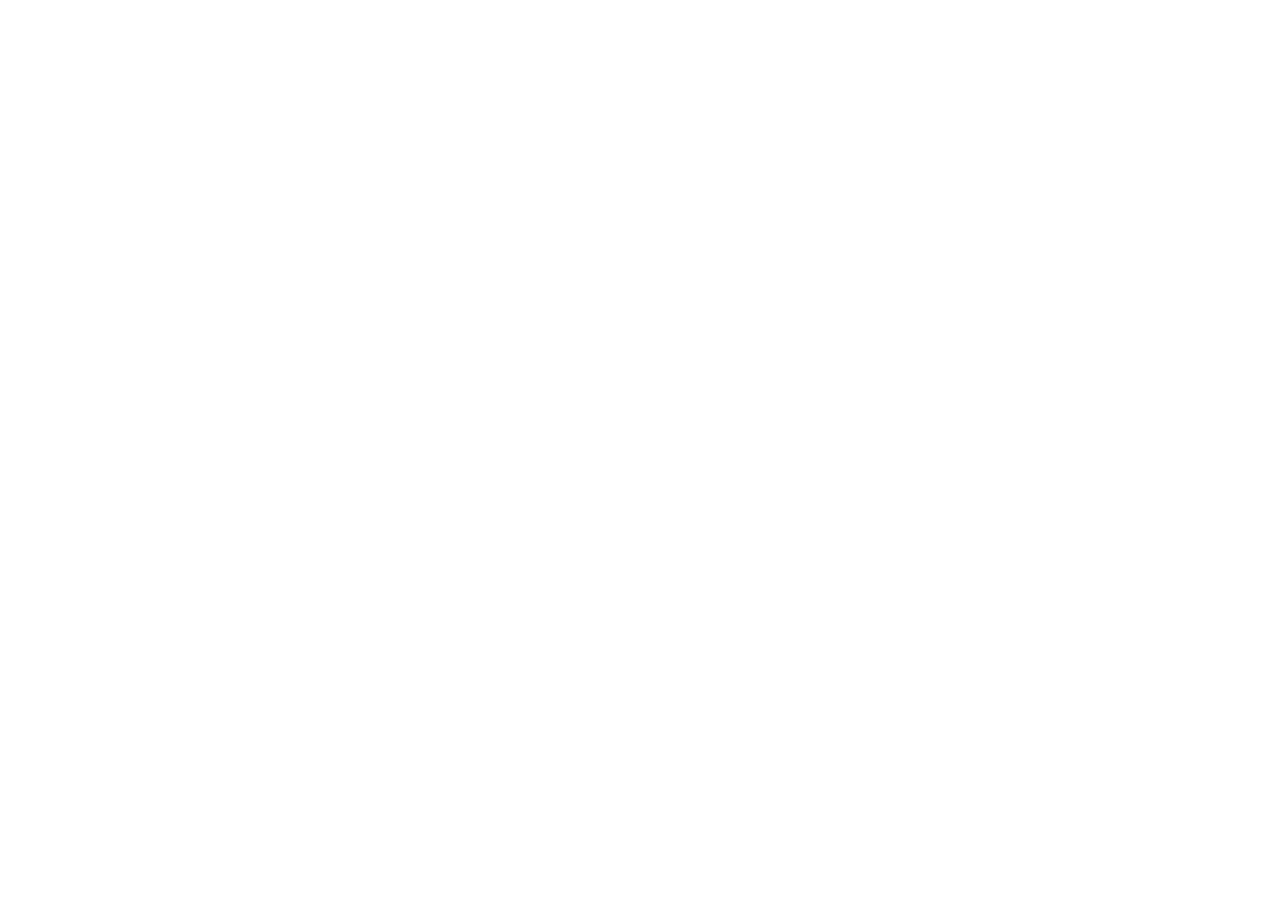
==== lessons/01-hello/slides/index.html @ 801e7de2 "feat(lesson-01): add greet exercise + solution with runnable greeter Co-Authored-By: Claude Sonnet 4" ====
<!DOCTYPE html>
<html lang="en">
<head>
  <meta charset="utf-8">
  <meta name="viewport" content="width=device-width, initial-scale=1, maximum-scale=1">
  <title>Lesson 01 — Hello</title>
  <link rel="stylesheet" href="../../shared/reveal/dist/reveal.css">
  <link rel="stylesheet" href="../../shared/reveal/theme/python-training.css">
  <link rel="stylesheet" href="../../shared/reveal/plugin/highlight/monokai.css">
</head>
<body>
  <div class="reveal">
    <div class="slides">
      <section data-markdown="slides.md"
               data-separator="^---$"
               data-separator-vertical="^--$"
               data-separator-notes="^Note:"></section>
    </div>
  </div>
  <script type="module">
    import Reveal from "../../shared/reveal/dist/reveal.esm.js";
    import Markdown from "../../shared/reveal/plugin/markdown/markdown.esm.js";
    import Highlight from "../../shared/reveal/plugin/highlight/highlight.esm.js";
    import Notes from "../../shared/reveal/plugin/notes/notes.esm.js";
    import Search from "../../shared/reveal/plugin/search/search.esm.js";
    Reveal.initialize({
      hash: true,
      plugins: [Markdown, Highlight, Notes, Search]
    });
  </script>
</body>
</html>
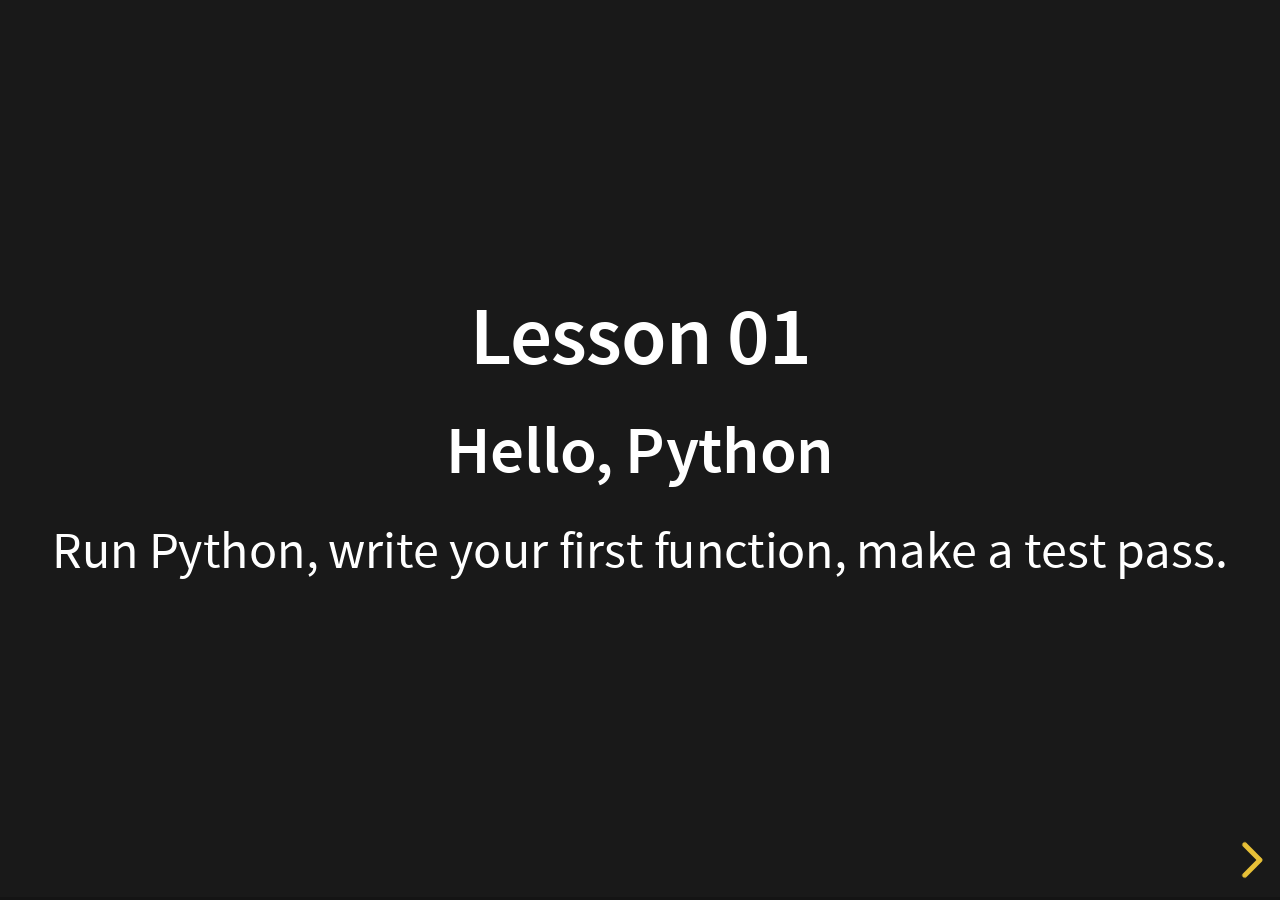
==== commit 301b07d8: "fix(slides): use absolute /shared/reveal paths so decks render when deployed Deck index.html referen" ====
--- a/lessons/01-hello/slides/index.html
+++ b/lessons/01-hello/slides/index.html
@@ -3,10 +3,10 @@
 <head>
   <meta charset="utf-8">
   <meta name="viewport" content="width=device-width, initial-scale=1, maximum-scale=1">
-  <title>Lesson 01 — Hello</title>
-  <link rel="stylesheet" href="../../shared/reveal/dist/reveal.css">
-  <link rel="stylesheet" href="../../shared/reveal/theme/python-training.css">
-  <link rel="stylesheet" href="../../shared/reveal/plugin/highlight/monokai.css">
+  <title>Lesson 01 — Hello, Python</title>
+  <link rel="stylesheet" href="/shared/reveal/dist/reveal.css">
+  <link rel="stylesheet" href="/shared/reveal/theme/python-training.css">
+  <link rel="stylesheet" href="/shared/reveal/plugin/highlight/monokai.css">
 </head>
 <body>
   <div class="reveal">
@@ -18,11 +18,11 @@
     </div>
   </div>
   <script type="module">
-    import Reveal from "../../shared/reveal/dist/reveal.esm.js";
-    import Markdown from "../../shared/reveal/plugin/markdown/markdown.esm.js";
-    import Highlight from "../../shared/reveal/plugin/highlight/highlight.esm.js";
-    import Notes from "../../shared/reveal/plugin/notes/notes.esm.js";
-    import Search from "../../shared/reveal/plugin/search/search.esm.js";
+    import Reveal from "/shared/reveal/dist/reveal.esm.js";
+    import Markdown from "/shared/reveal/plugin/markdown/markdown.esm.js";
+    import Highlight from "/shared/reveal/plugin/highlight/highlight.esm.js";
+    import Notes from "/shared/reveal/plugin/notes/notes.esm.js";
+    import Search from "/shared/reveal/plugin/search/search.esm.js";
     Reveal.initialize({
       hash: true,
       plugins: [Markdown, Highlight, Notes, Search]
--- a/shared/reveal/theme/python-training.css
+++ b/shared/reveal/theme/python-training.css
@@ -0,0 +1,48 @@
+/*
+ * python-training reveal.js theme — Python-branded dark
+ *
+ * Minimal baseline: imports the upstream `black` theme and overrides the
+ * accent palette + code-block typography for readability during live coding.
+ * Theme polish (custom fonts, slide patterns, code highlighting) is deferred
+ * to a separate "theming overhaul" plan.
+ */
+
+@import url("../dist/theme/black.css");
+
+:root {
+  --python-blue: #3776AB;
+  --python-yellow: #FFD43B;
+}
+
+.reveal {
+  --r-link-color: var(--python-yellow);
+  --r-link-color-hover: #FFFFFF;
+  --r-selection-background-color: var(--python-yellow);
+  --r-selection-color: #1A1A1A;
+  --r-heading-color: #FFFFFF;
+}
+
+.reveal h1,
+.reveal h2,
+.reveal h3 {
+  text-transform: none;
+  letter-spacing: -0.01em;
+}
+
+.reveal pre {
+  font-size: 0.7em;
+  line-height: 1.4;
+  box-shadow: none;
+  border-left: 4px solid var(--python-yellow);
+}
+
+.reveal pre code {
+  padding: 1em 1.2em;
+  max-height: 600px;
+}
+
+.reveal code {
+  background: rgba(255, 212, 59, 0.08);
+  border-radius: 3px;
+  padding: 0.1em 0.3em;
+}
--- a/shared/reveal/plugin/highlight/monokai.css
+++ b/shared/reveal/plugin/highlight/monokai.css
@@ -0,0 +1,71 @@
+/*
+Monokai style - ported by Luigi Maselli - http://grigio.org
+*/
+
+.hljs {
+  display: block;
+  overflow-x: auto;
+  padding: 0.5em;
+  background: #272822;
+  color: #ddd;
+}
+
+.hljs-tag,
+.hljs-keyword,
+.hljs-selector-tag,
+.hljs-literal,
+.hljs-strong,
+.hljs-name {
+  color: #f92672;
+}
+
+.hljs-code {
+  color: #66d9ef;
+}
+
+.hljs-class .hljs-title {
+  color: white;
+}
+
+.hljs-attribute,
+.hljs-symbol,
+.hljs-regexp,
+.hljs-link {
+  color: #bf79db;
+}
+
+.hljs-string,
+.hljs-bullet,
+.hljs-subst,
+.hljs-title,
+.hljs-section,
+.hljs-emphasis,
+.hljs-type,
+.hljs-built_in,
+.hljs-builtin-name,
+.hljs-selector-attr,
+.hljs-selector-pseudo,
+.hljs-addition,
+.hljs-variable,
+.hljs-template-tag,
+.hljs-template-variable {
+  color: #a6e22e;
+}
+
+.hljs-comment,
+.hljs-quote,
+.hljs-deletion,
+.hljs-meta {
+  color: #75715e;
+}
+
+.hljs-keyword,
+.hljs-selector-tag,
+.hljs-literal,
+.hljs-doctag,
+.hljs-title,
+.hljs-section,
+.hljs-type,
+.hljs-selector-id {
+  font-weight: bold;
+}
